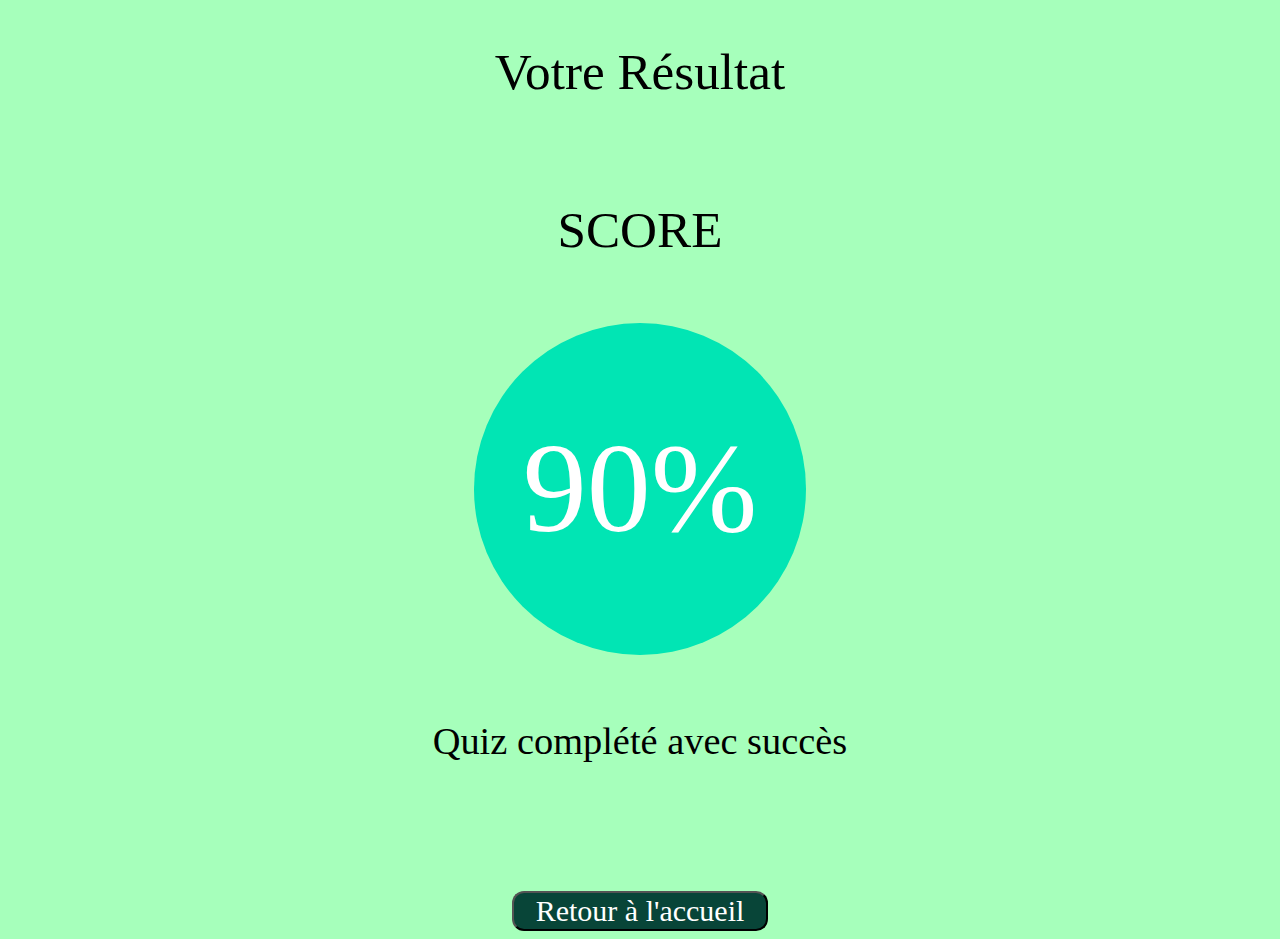
==== user/resultat.html @ 7c9f5942 "first commit" ====
<!DOCTYPE html>
<html lang="fr">

<head>
    <meta charset="UTF-8">
    <meta name="viewport" content="width=device-width, initial-scale=1.0">
    <title>Résultats du Quiz</title>
    <style>
        body {
            background-color: #A6FFBB;
            display: flex;
            flex-direction: column;
            align-items: center;
            gap: 5vw;
        }

        h1,
        div {
            color: black;
            font-family: "Itim", cursive;
            font-weight: 400;
            font-style: normal;
            font-size: 4vw;
        }

        .score {
            background-color: #01E5B4;
            width: 26vw;
            height: 26vw;
            border-radius: 50%;
            display: flex;
            justify-content: center;
            align-items: center;
        }

        .score div {
            color: white;
            font-size: 10vw;
        }

        #btn {
            width: 20vw;
            background-color: #084538;
            color: white;
            font-family: "Itim", cursive;
            font-weight: 400;
            font-size: 30px;
            border-radius: 12px;
        }

        .revision {
            font-size: 3vw;
            text-align: center;
            color: black;
        }

        .correct-answer {
            color: #4CAF50;
        }

        .incorrect-answer {
            color: #F44336;
        }

        .question {
            font-size: 2vw;
            margin-top: 2vw;
        }

        .answer {
            font-size: 2vw;
            margin: 1vw 0;
        }
    </style>
</head>

<body>
    <h1>Votre Résultat</h1>
    <div>SCORE</div>
    <div class="score" id="scoreContainer">
        <div>90%</div>
    </div>
    <div class="revision" id="revisionMessage">
        Quiz complété avec succès
    </div>

    <div id="revisionContainer"></div>

    <button id="btn" onclick="goHome()">Retour à l'accueil</button>

    <script>
        // Récupérer les résultats du quiz depuis localStorage
        const quizResults = JSON.parse(localStorage.getItem('quizResults'));

        if (quizResults) {
            // Afficher le score
            const scorePercentage = Math.round((quizResults.score / quizResults.totalQuestions) * 100);
            document.getElementById('scoreContainer').innerHTML = `<div>${scorePercentage}%</div>`;

            // Afficher le message de révision si nécessaire
            const revisionContainer = document.getElementById('revisionContainer');
            quizResults.questions.forEach(q => {
                const questionDiv = document.createElement('div');
                questionDiv.classList.add('question');
                questionDiv.innerHTML = `<b>${q.question}</b>`;

                const userAnswerDiv = document.createElement('div');
                userAnswerDiv.classList.add('answer');
                userAnswerDiv.innerHTML = `<i>Votre réponse :</i> <span class="${q.isCorrect ? 'correct-answer' : 'incorrect-answer'}">${q.userAnswer}</span>`;

                const correctAnswerDiv = document.createElement('div');
                correctAnswerDiv.classList.add('answer');
                correctAnswerDiv.innerHTML = `<i>Bonne réponse :</i> <span class="correct-answer">${q.correctAnswer}</span>`;

                questionDiv.appendChild(userAnswerDiv);
                questionDiv.appendChild(correctAnswerDiv);

                revisionContainer.appendChild(questionDiv);
            });
        } else {
            alert("Aucun résultat trouvé.");
        }

        function goHome() {
            window.location.href = "../index.html"; // Rediriger vers la page d'accueil
        }
    </script>
</body>

</html>
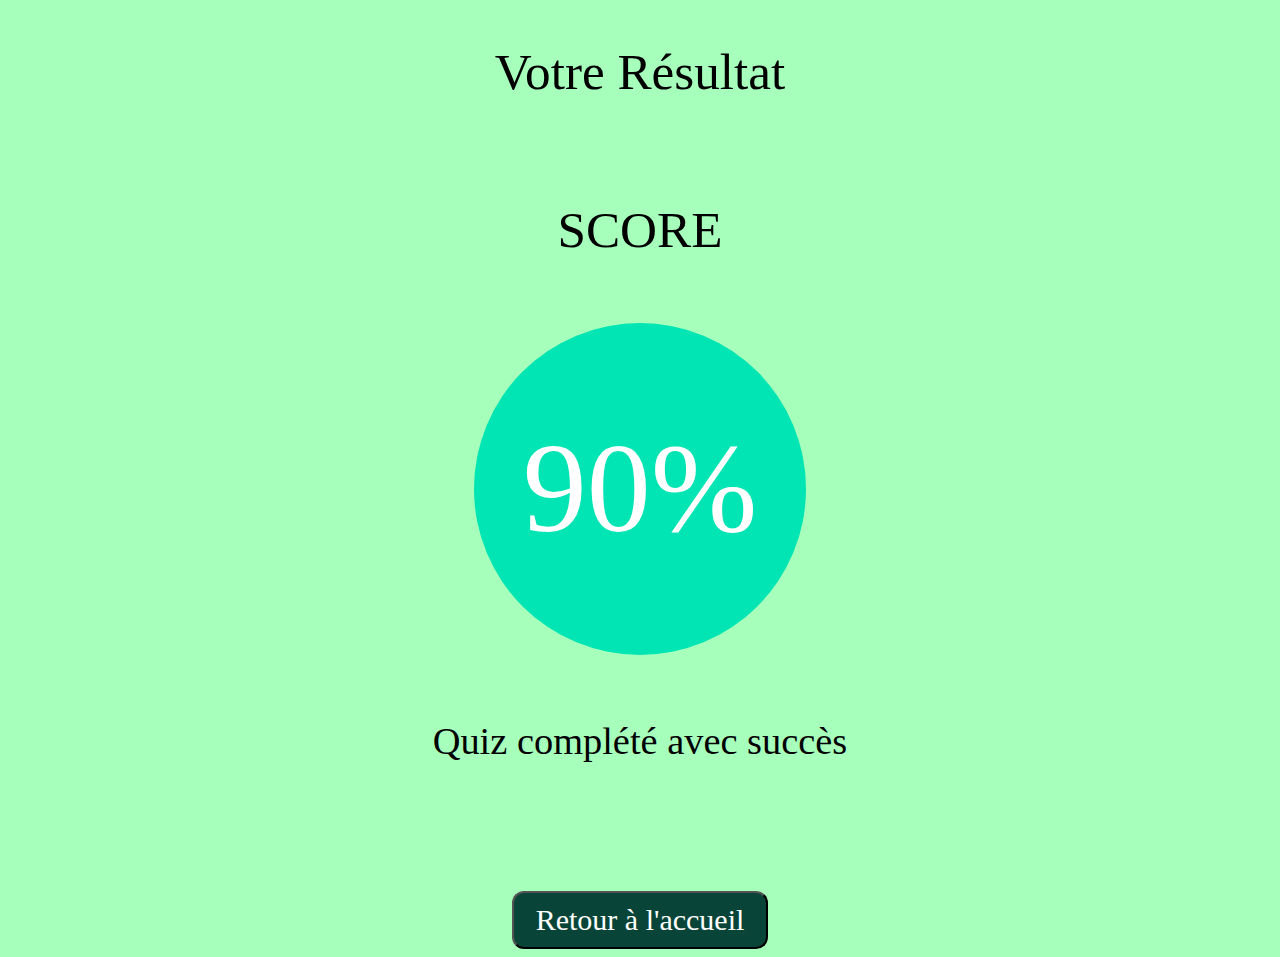
==== commit 0dc4687b: "second commit" ====
--- a/user/resultat.html
+++ b/user/resultat.html
@@ -5,73 +5,7 @@
     <meta charset="UTF-8">
     <meta name="viewport" content="width=device-width, initial-scale=1.0">
     <title>Résultats du Quiz</title>
-    <style>
-        body {
-            background-color: #A6FFBB;
-            display: flex;
-            flex-direction: column;
-            align-items: center;
-            gap: 5vw;
-        }
-
-        h1,
-        div {
-            color: black;
-            font-family: "Itim", cursive;
-            font-weight: 400;
-            font-style: normal;
-            font-size: 4vw;
-        }
-
-        .score {
-            background-color: #01E5B4;
-            width: 26vw;
-            height: 26vw;
-            border-radius: 50%;
-            display: flex;
-            justify-content: center;
-            align-items: center;
-        }
-
-        .score div {
-            color: white;
-            font-size: 10vw;
-        }
-
-        #btn {
-            width: 20vw;
-            background-color: #084538;
-            color: white;
-            font-family: "Itim", cursive;
-            font-weight: 400;
-            font-size: 30px;
-            border-radius: 12px;
-        }
-
-        .revision {
-            font-size: 3vw;
-            text-align: center;
-            color: black;
-        }
-
-        .correct-answer {
-            color: #4CAF50;
-        }
-
-        .incorrect-answer {
-            color: #F44336;
-        }
-
-        .question {
-            font-size: 2vw;
-            margin-top: 2vw;
-        }
-
-        .answer {
-            font-size: 2vw;
-            margin: 1vw 0;
-        }
-    </style>
+    <link rel="stylesheet" href="resultat.css">
 </head>
 
 <body>
@@ -88,43 +22,7 @@
 
     <button id="btn" onclick="goHome()">Retour à l'accueil</button>
 
-    <script>
-        // Récupérer les résultats du quiz depuis localStorage
-        const quizResults = JSON.parse(localStorage.getItem('quizResults'));
-
-        if (quizResults) {
-            // Afficher le score
-            const scorePercentage = Math.round((quizResults.score / quizResults.totalQuestions) * 100);
-            document.getElementById('scoreContainer').innerHTML = `<div>${scorePercentage}%</div>`;
-
-            // Afficher le message de révision si nécessaire
-            const revisionContainer = document.getElementById('revisionContainer');
-            quizResults.questions.forEach(q => {
-                const questionDiv = document.createElement('div');
-                questionDiv.classList.add('question');
-                questionDiv.innerHTML = `<b>${q.question}</b>`;
-
-                const userAnswerDiv = document.createElement('div');
-                userAnswerDiv.classList.add('answer');
-                userAnswerDiv.innerHTML = `<i>Votre réponse :</i> <span class="${q.isCorrect ? 'correct-answer' : 'incorrect-answer'}">${q.userAnswer}</span>`;
-
-                const correctAnswerDiv = document.createElement('div');
-                correctAnswerDiv.classList.add('answer');
-                correctAnswerDiv.innerHTML = `<i>Bonne réponse :</i> <span class="correct-answer">${q.correctAnswer}</span>`;
-
-                questionDiv.appendChild(userAnswerDiv);
-                questionDiv.appendChild(correctAnswerDiv);
-
-                revisionContainer.appendChild(questionDiv);
-            });
-        } else {
-            alert("Aucun résultat trouvé.");
-        }
-
-        function goHome() {
-            window.location.href = "../index.html"; // Rediriger vers la page d'accueil
-        }
-    </script>
+    <script src="resultat.js"></script>
 </body>
 
 </html>
--- a/user/resultat.css
+++ b/user/resultat.css
@@ -0,0 +1,135 @@
+body {
+    background-color: #A6FFBB;
+    display: flex;
+    flex-direction: column;
+    align-items: center;
+    gap: 5vw;
+}
+
+h1,
+div {
+    color: black;
+    font-family: "Itim", cursive;
+    font-weight: 400;
+    font-style: normal;
+    font-size: 4vw;
+}
+
+.score {
+    background-color: #01E5B4;
+    width: 26vw;
+    height: 26vw;
+    border-radius: 50%;
+    display: flex;
+    justify-content: center;
+    align-items: center;
+}
+
+.score div {
+    color: white;
+    font-size: 10vw;
+}
+
+#btn {
+    width: 20vw;
+    background-color: #084538;
+    color: white;
+    font-family: "Itim", cursive;
+    font-weight: 400;
+    font-size: 30px;
+    border-radius: 12px;
+    cursor: pointer;
+    padding: 10px;
+    text-align: center;
+}
+
+.revision {
+    font-size: 3vw;
+    text-align: center;
+    color: black;
+}
+
+.correct-answer {
+    color: #4CAF50;
+}
+
+.incorrect-answer {
+    color: #F44336;
+}
+
+.question {
+    font-size: 2vw;
+    margin-top: 2vw;
+}
+
+.answer {
+    font-size: 2vw;
+    margin: 1vw 0;
+}
+
+/* --- Responsive Design --- */
+@media (max-width: 768px) {
+    h1,
+    div {
+        font-size: 5vw;
+    }
+
+    .score {
+        width: 35vw;
+        height: 35vw;
+    }
+
+    .score div {
+        font-size: 12vw;
+    }
+
+    #btn {
+        width: 30vw;
+        font-size: 20px;
+    }
+
+    .revision {
+        font-size: 4vw;
+    }
+
+    .question {
+        font-size: 3vw;
+    }
+
+    .answer {
+        font-size: 3vw;
+    }
+}
+
+@media (max-width: 480px) {
+    h1,
+    div {
+        font-size: 6vw;
+    }
+
+    .score {
+        width: 50vw;
+        height: 50vw;
+    }
+
+    .score div {
+        font-size: 15vw;
+    }
+
+    #btn {
+        width: 50vw;
+        font-size: 18px;
+    }
+
+    .revision {
+        font-size: 5vw;
+    }
+
+    .question {
+        font-size: 4vw;
+    }
+
+    .answer {
+        font-size: 4vw;
+    }
+}
